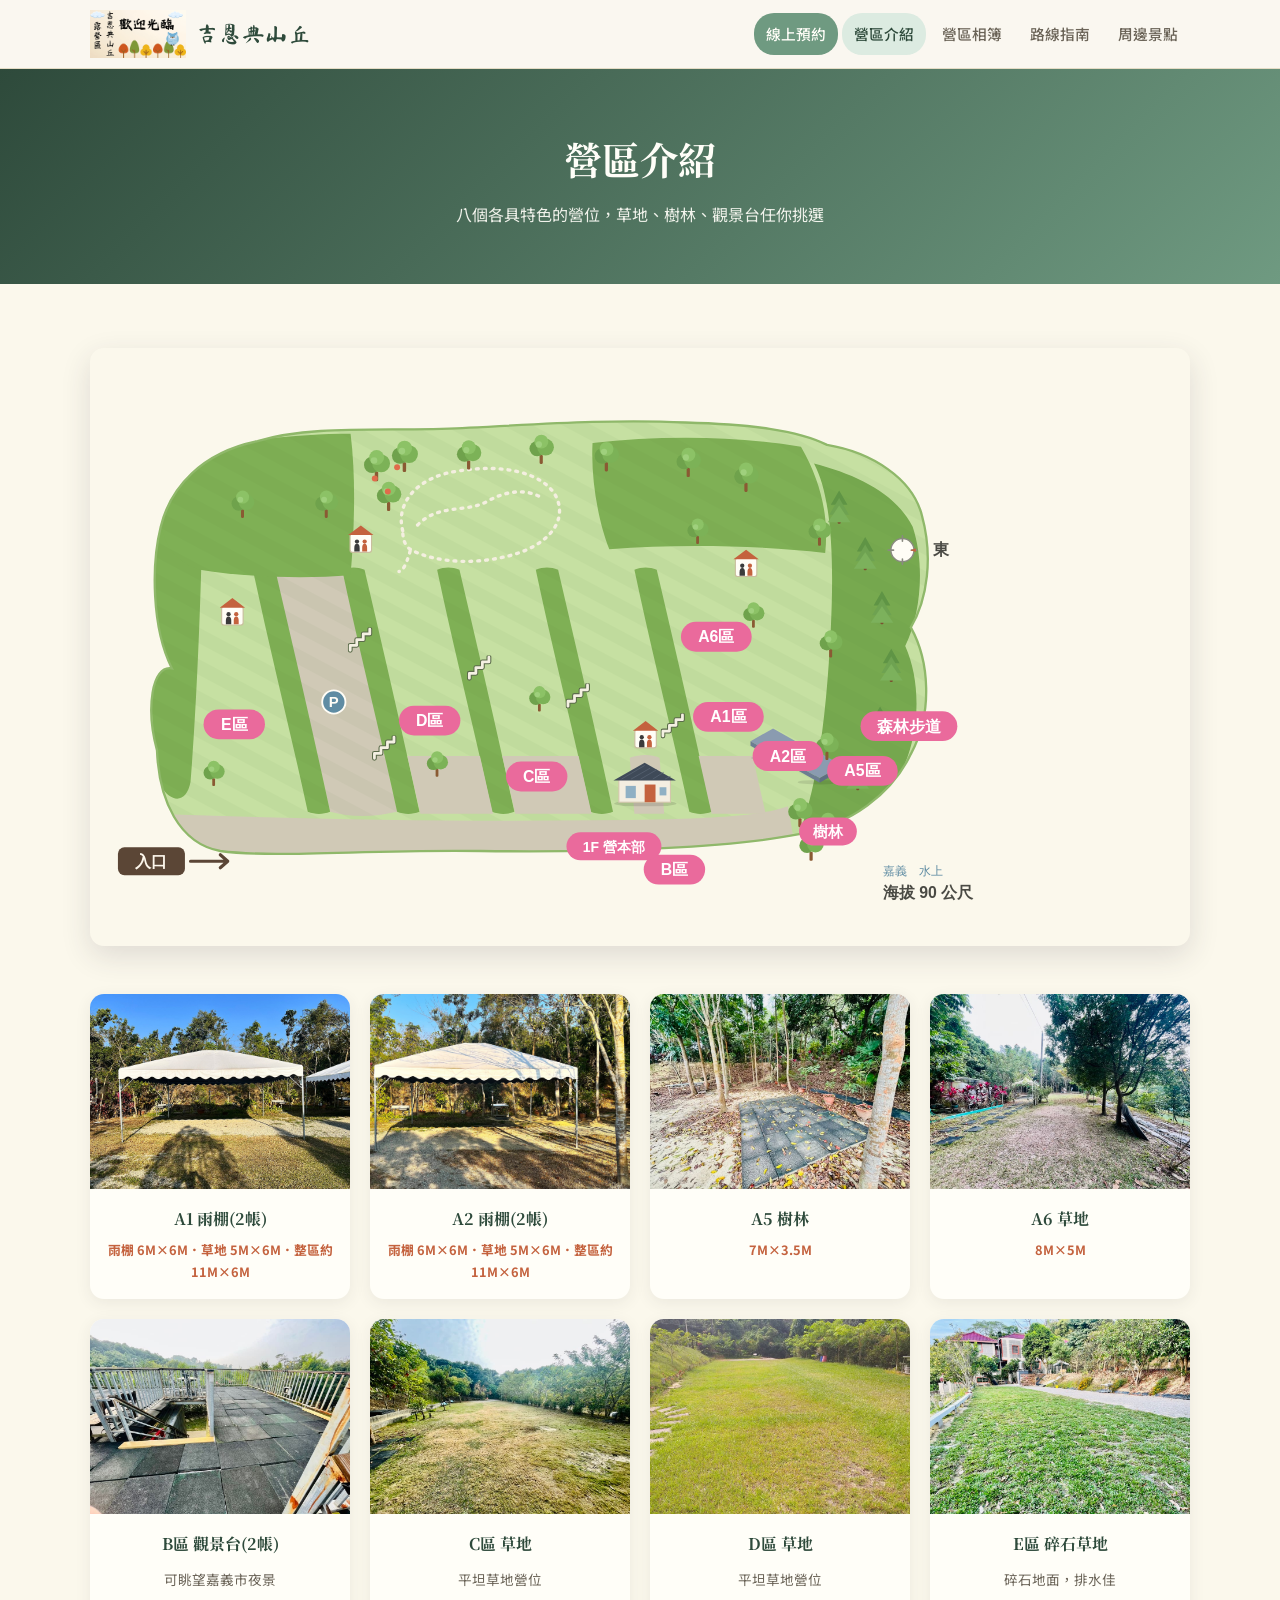
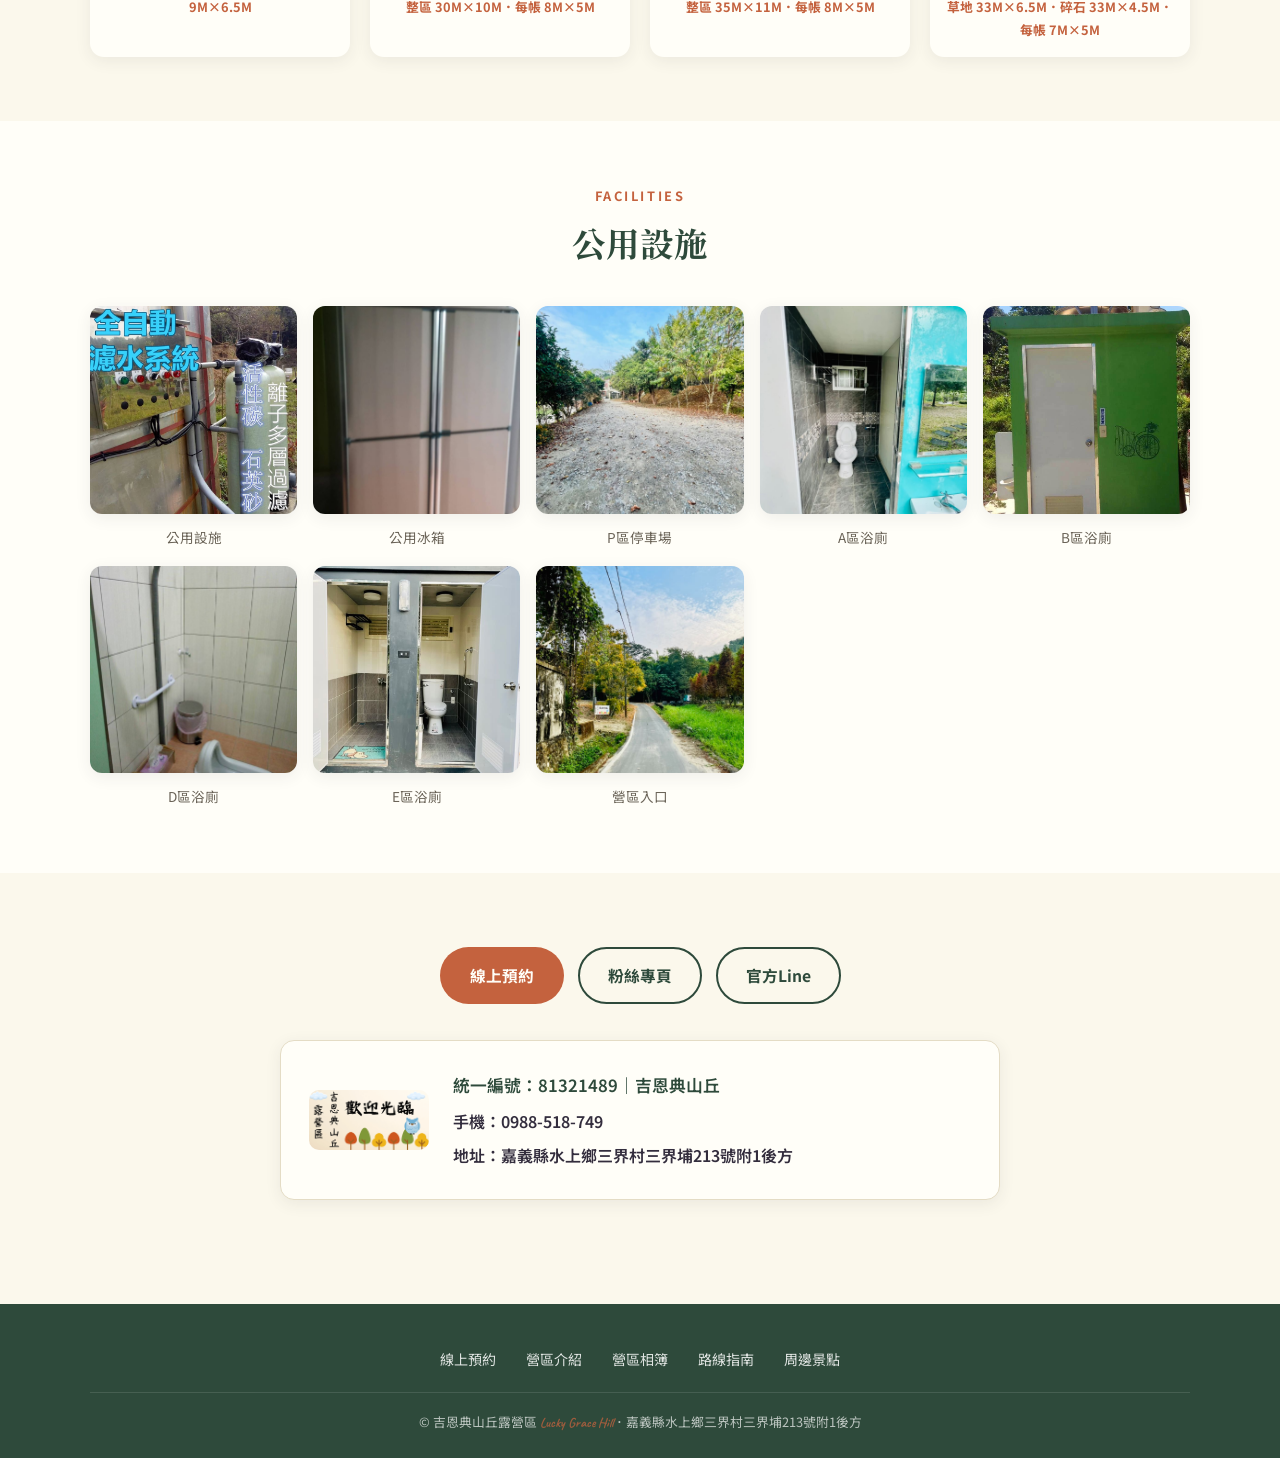
==== camp-intro.html @ cfc1e478 "初次上線：吉恩典山丘露營區官網 7 頁靜態網站：首頁、營區介紹、營區相簿、路線指南、周邊景點。 純 HTML/CSS/JS，無框架、無建置流程。  Co-Authored-By: Claude Son" ====
<!DOCTYPE html>
<html lang="zh-Hant">
<head>
<meta charset="UTF-8">
<meta name="viewport" content="width=device-width, initial-scale=1.0">
<title>營區介紹｜吉恩典山丘露營區</title>
<meta name="description" content="吉恩典山丘露營區配置圖與 A~E 區各營位介紹，雨棚區、樹林區、草地區、觀景台區任君選擇。">
<link rel="preconnect" href="https://fonts.googleapis.com">
<link rel="preconnect" href="https://fonts.gstatic.com" crossorigin>
<link href="https://fonts.googleapis.com/css2?family=Ma+Shan+Zheng&family=Noto+Serif+TC:wght@700;900&family=Noto+Sans+TC:wght@400;500;700&family=Caveat:wght@600;700&display=swap" rel="stylesheet">
<link rel="stylesheet" href="css/style.css">
</head>
<body>

<header class="site-header">
  <nav class="nav-bar">
    <a class="brand" href="index.html">
      <img src="assets/images/brand/logo.png" alt="吉恩典山丘露營區 Logo">
      <span class="brand-name">吉恩典山丘</span>
    </a>
    <button class="nav-toggle" aria-label="開啟選單"></button>
    <ul class="nav-links">
      <li><a class="nav-cta" href="https://m.icamping.app/store/jed746" target="_blank" rel="noopener">線上預約</a></li>
      <li><a href="camp-intro.html" class="active">營區介紹</a></li>
      <li><a href="gallery.html">營區相簿</a></li>
      <li><a href="directions.html">路線指南</a></li>
      <li><a href="nearby.html">周邊景點</a></li>
    </ul>
  </nav>
</header>

<div class="page-hero">
  <h1>營區介紹</h1>
  <p>八個各具特色的營位，草地、樹林、觀景台任你挑選</p>
</div>

<section>
  <div class="container">
    <img class="layout-map" src="assets/images/map/layout.svg" alt="吉恩典山丘營區配置圖">

    <div class="zone-grid">
      <div class="zone-card">
        <img src="assets/images/zones/a1.jpg" alt="A1雨棚(2帳)">
        <div class="zone-card-body"><h4>A1 雨棚(2帳)</h4><span class="zone-dim">雨棚 6M×6M．草地 5M×6M．整區約 11M×6M</span></div>
      </div>
      <div class="zone-card">
        <img src="assets/images/zones/a2.jpg" alt="A2雨棚(2帳)">
        <div class="zone-card-body"><h4>A2 雨棚(2帳)</h4><span class="zone-dim">雨棚 6M×6M．草地 5M×6M．整區約 11M×6M</span></div>
      </div>
      <div class="zone-card">
        <img src="assets/images/zones/a5.jpg" alt="A5樹林">
        <div class="zone-card-body"><h4>A5 樹林</h4><span class="zone-dim">7M×3.5M</span></div>
      </div>
      <div class="zone-card">
        <img src="assets/images/zones/a6.jpg" alt="A6草地">
        <div class="zone-card-body"><h4>A6 草地</h4><span class="zone-dim">8M×5M</span></div>
      </div>
      <div class="zone-card">
        <img src="assets/images/zones/b.jpg" alt="B區觀景台(2帳)">
        <div class="zone-card-body"><h4>B區 觀景台(2帳)</h4><span>可眺望嘉義市夜景</span><span class="zone-dim">9M×6.5M</span></div>
      </div>
      <div class="zone-card">
        <img src="assets/images/zones/c.jpg" alt="C區草地">
        <div class="zone-card-body"><h4>C區 草地</h4><span>平坦草地營位</span><span class="zone-dim">整區 30M×10M．每帳 8M×5M</span></div>
      </div>
      <div class="zone-card">
        <img src="assets/images/zones/d.jpg" alt="D區草地">
        <div class="zone-card-body"><h4>D區 草地</h4><span>平坦草地營位</span><span class="zone-dim">整區 35M×11M．每帳 8M×5M</span></div>
      </div>
      <div class="zone-card">
        <img src="assets/images/zones/e.jpg" alt="E區碎石草地">
        <div class="zone-card-body"><h4>E區 碎石草地</h4><span>碎石地面，排水佳</span><span class="zone-dim">草地 33M×6.5M．碎石 33M×4.5M．每帳 7M×5M</span></div>
      </div>
    </div>
  </div>
</section>

<section class="section-alt">
  <div class="container">
    <div class="section-title">
      <span class="eyebrow">Facilities</span>
      <h2>公用設施</h2>
    </div>
    <div class="facility-grid">
      <div class="facility-item"><img src="assets/images/facilities/facility-main.jpg" alt="公用設施"><span>公用設施</span></div>
      <div class="facility-item"><img src="assets/images/facilities/fridge.jpg" alt="公用冰箱"><span>公用冰箱</span></div>
      <div class="facility-item"><img src="assets/images/facilities/parking.jpg" alt="P區停車場"><span>P區停車場</span></div>
      <div class="facility-item"><img src="assets/images/facilities/toilet-a.jpg" alt="A區浴廁"><span>A區浴廁</span></div>
      <div class="facility-item"><img src="assets/images/facilities/toilet-b.jpg" alt="B區浴廁"><span>B區浴廁</span></div>
      <div class="facility-item"><img src="assets/images/facilities/toilet-d.jpg" alt="D區浴廁"><span>D區浴廁</span></div>
      <div class="facility-item"><img src="assets/images/facilities/toilet-e.jpg" alt="E區浴廁"><span>E區浴廁</span></div>
      <div class="facility-item"><img src="assets/images/facilities/road-entrance.jpg" alt="營區入口道路"><span>營區入口</span></div>
    </div>
  </div>
</section>

<section>
  <div class="container">
    <div class="cta-row">
      <a class="btn btn-primary" href="https://m.icamping.app/store/jed746" target="_blank" rel="noopener">線上預約</a>
      <a class="btn btn-outline" href="https://www.facebook.com/luckygracehillsjed394" target="_blank" rel="noopener">粉絲專頁</a>
      <a class="btn btn-outline" href="https://lin.ee/uSrEO91" target="_blank" rel="noopener">官方Line</a>
    </div>

    <div class="contact-block">
      <img src="assets/images/brand/logo.png" alt="吉恩典山丘 Logo">
      <div class="contact-lines">
        <p class="contact-code">統一編號：81321489｜吉恩典山丘</p>
        <p>手機：0988-518-749</p>
        <p>地址：嘉義縣水上鄉三界村三界埔213號附1後方</p>
      </div>
    </div>
  </div>
</section>

<footer class="site-footer">
  <div class="container">
    <ul class="footer-nav">
      <li><a href="https://m.icamping.app/store/jed746" target="_blank" rel="noopener">線上預約</a></li>
      <li><a href="camp-intro.html">營區介紹</a></li>
      <li><a href="gallery.html">營區相簿</a></li>
      <li><a href="directions.html">路線指南</a></li>
      <li><a href="nearby.html">周邊景點</a></li>
    </ul>
    <div class="footer-bottom">© 吉恩典山丘露營區 <span class="hand-tag">Lucky Grace Hill</span>．嘉義縣水上鄉三界村三界埔213號附1後方</div>
  </div>
</footer>

<script src="js/main.js"></script>
</body>
</html>
---- css/style.css ----
/* 吉恩典山丘露營區官網 — 共用樣式 */

:root {
  /* 吉恩典山丘 design system — 溫馨田園 palette */
  --green-dark: #2e4a3b;   /* primary-ink：標題／深底／導覽 active */
  --green: #6f9a81;        /* primary-deep：hover、漸層終點 */
  --green-light: #dcebe1;  /* 淡草坡綠：hover 底色、卡片漸層起點 */
  --tan: #a7c9d9;          /* dusk sky：裝飾邊線、卡片漸層終點 */
  --tan-dark: #c4623e;     /* terracotta：主按鈕、強調文字 */
  --cream: #fbf8ec;        /* 版面底色 */
  --wood: #9c6b3e;         /* 木棧棕：次要強調 */
  --ink: #332d3d;          /* 暮色墨：內文與標題文字 */
  --ink-soft: #6b6458;
  --white: #fffef8;        /* 卡片／按鈕上的暖白 */
  --border: #e4dcc5;
  --shadow: 0 4px 16px rgba(51, 45, 61, 0.08);
  --shadow-lg: 0 10px 30px rgba(51, 45, 61, 0.14);
  --radius: 14px;
  --max-width: 1140px;
}

* { box-sizing: border-box; }

html { scroll-behavior: smooth; }

body {
  margin: 0;
  font-family: "Noto Sans TC", "PingFang TC", "Microsoft JhengHei", -apple-system, BlinkMacSystemFont, sans-serif;
  background: var(--cream);
  color: var(--ink);
  line-height: 1.75;
  -webkit-font-smoothing: antialiased;
}

h1, h2, h3, h4 {
  font-family: "Noto Serif TC", "Noto Sans TC", "PingFang TC", serif;
}

.brush {
  font-family: "Ma Shan Zheng", "Noto Serif TC", serif;
  font-weight: 400;
}

.hand-tag {
  font-family: "Caveat", "Noto Sans TC", cursive;
  font-weight: 700;
  color: var(--tan-dark);
  font-size: 1.05em;
}

img { max-width: 100%; display: block; }

a { color: inherit; text-decoration: none; }

.container {
  max-width: var(--max-width);
  margin: 0 auto;
  padding: 0 20px;
}

/* ---------- Header / Nav ---------- */

.site-header {
  position: sticky;
  top: 0;
  z-index: 100;
  background: rgba(250, 247, 240, 0.96);
  backdrop-filter: blur(6px);
  border-bottom: 1px solid var(--border);
}

.nav-bar {
  max-width: var(--max-width);
  margin: 0 auto;
  padding: 10px 20px;
  display: flex;
  align-items: center;
  justify-content: space-between;
  gap: 16px;
}

.brand {
  display: flex;
  align-items: center;
  gap: 10px;
  flex-shrink: 0;
}

.brand img {
  height: 48px;
  width: auto;
}

.brand-name {
  font-family: "Ma Shan Zheng", "Noto Serif TC", serif;
  font-weight: 400;
  font-size: 1.4rem;
  color: var(--green-dark);
  letter-spacing: 0.05em;
}

.nav-toggle {
  display: none;
  background: none;
  border: none;
  cursor: pointer;
  padding: 8px;
}

.nav-toggle span,
.nav-toggle::before,
.nav-toggle::after {
  content: "";
  display: block;
  width: 26px;
  height: 2px;
  background: var(--green-dark);
  margin: 6px 0;
  transition: 0.2s;
}

.nav-links {
  display: flex;
  flex-wrap: wrap;
  gap: 4px;
  list-style: none;
  margin: 0;
  padding: 0;
}

.nav-links a {
  display: block;
  padding: 8px 12px;
  border-radius: 20px;
  font-size: 0.92rem;
  font-weight: 500;
  color: var(--ink-soft);
  white-space: nowrap;
  transition: background 0.15s, color 0.15s;
}

.nav-links a:hover,
.nav-links a.active {
  background: var(--green-light);
  color: var(--green-dark);
}

.nav-links a.nav-cta {
  background: var(--green);
  color: var(--white);
}

.nav-links a.nav-cta:hover {
  background: var(--green-dark);
  color: var(--white);
}

@media (max-width: 880px) {
  .nav-toggle { display: block; }

  .nav-links {
    position: absolute;
    top: 100%;
    left: 0;
    right: 0;
    background: var(--white);
    flex-direction: column;
    gap: 0;
    padding: 8px 20px 16px;
    border-bottom: 1px solid var(--border);
    box-shadow: var(--shadow);
    display: none;
  }

  .nav-links.open { display: flex; }

  .nav-links a { padding: 12px 10px; border-radius: 8px; }
}

/* ---------- Hero ---------- */

.hero {
  position: relative;
  height: min(78vh, 620px);
  min-height: 360px;
  overflow: hidden;
  background: var(--ink);
}

.hero-slide {
  position: absolute;
  inset: 0;
  opacity: 0;
  transition: opacity 1.1s ease;
}

.hero-slide.active { opacity: 1; }

.hero-slide img {
  width: 100%;
  height: 100%;
  object-fit: cover;
}

.hero-overlay {
  position: absolute;
  inset: 0;
  background: linear-gradient(180deg, rgba(51,45,61,0.18) 0%, rgba(41,36,49,0.52) 100%);
  display: flex;
  flex-direction: column;
  align-items: center;
  justify-content: center;
  text-align: center;
  color: var(--white);
  padding: 20px;
}

.hero-overlay .eyebrow {
  font-family: "Caveat", "Noto Sans TC", cursive;
  font-weight: 700;
  font-size: 1.7rem;
  letter-spacing: 0.03em;
  text-transform: none;
  opacity: 0.95;
  margin-bottom: 4px;
}

.hero-overlay h1 {
  font-family: "Ma Shan Zheng", "Noto Serif TC", serif;
  font-weight: 400;
  font-size: clamp(2.6rem, 6.5vw, 4.4rem);
  margin: 0 0 14px;
  text-shadow: 0 2px 16px rgba(0,0,0,0.35);
}

.hero-overlay p {
  max-width: 560px;
  margin: 0 auto 26px;
  font-size: 1.05rem;
  opacity: 0.95;
}

.hero-dots {
  position: absolute;
  bottom: 20px;
  left: 0;
  right: 0;
  display: flex;
  justify-content: center;
  gap: 8px;
  z-index: 2;
}

.hero-dots button {
  width: 9px;
  height: 9px;
  border-radius: 50%;
  border: none;
  background: rgba(255,255,255,0.5);
  cursor: pointer;
  padding: 0;
}

.hero-dots button.active { background: var(--white); }

/* ---------- Buttons ---------- */

.btn {
  display: inline-block;
  padding: 13px 28px;
  border-radius: 999px;
  font-weight: 700;
  font-size: 0.98rem;
  border: 2px solid transparent;
  cursor: pointer;
  transition: transform 0.15s, box-shadow 0.15s;
}

.btn:hover { transform: translateY(-2px); box-shadow: var(--shadow); }

.btn-primary { background: var(--tan-dark); color: var(--white); }
.btn-outline { background: transparent; color: var(--green-dark); border-color: var(--green-dark); }
.btn-ghost { background: var(--white); color: var(--ink); border-color: var(--border); }

.cta-row {
  display: flex;
  flex-wrap: wrap;
  justify-content: center;
  gap: 14px;
  margin: 10px 0;
}

/* ---------- Sections ---------- */

section { padding: 64px 0; }

.section-alt { background: var(--white); }

.section-title {
  text-align: center;
  margin-bottom: 8px;
}

.section-title .eyebrow {
  display: block;
  text-align: center;
  color: var(--tan-dark);
  font-weight: 700;
  letter-spacing: 0.2em;
  text-transform: uppercase;
  font-size: 0.8rem;
  margin-bottom: 6px;
}

.section-title h2 {
  text-align: center;
  font-size: clamp(1.5rem, 3vw, 2.1rem);
  color: var(--green-dark);
  margin: 0 0 34px;
}

.page-hero {
  background: linear-gradient(135deg, var(--green-dark), var(--green));
  color: var(--white);
  text-align: center;
  padding: 56px 20px;
}

.page-hero h1 { margin: 0 0 8px; font-size: clamp(1.7rem, 4vw, 2.4rem); }
.page-hero p { margin: 0; opacity: 0.92; }

/* History / About */

.history-text p { margin: 0 0 16px; color: var(--ink-soft); }

.history-block {
  max-width: 780px;
  margin: 0 auto 40px;
}

.trio-grid {
  display: grid;
  grid-template-columns: repeat(3, 1fr);
  gap: 18px;
  margin: 0 auto 48px;
}

.trio-grid img {
  border-radius: var(--radius);
  aspect-ratio: 4/3;
  object-fit: cover;
  box-shadow: var(--shadow);
}

@media (max-width: 720px) {
  .trio-grid { grid-template-columns: 1fr 1fr; }
}

.about-split {
  display: grid;
  grid-template-columns: 1fr 1fr;
  gap: 40px;
  align-items: center;
}

.about-split img {
  border-radius: var(--radius);
  box-shadow: var(--shadow-lg);
  aspect-ratio: 4/3;
  object-fit: cover;
}

.about-split h3 {
  color: var(--green-dark);
  font-size: 1.4rem;
  margin-top: 0;
}

.about-split p { color: var(--ink-soft); }

@media (max-width: 760px) {
  .about-split { grid-template-columns: 1fr; }
}

/* ---------- Contact block ---------- */

.contact-block {
  display: flex;
  flex-wrap: wrap;
  align-items: center;
  gap: 24px;
  background: var(--white);
  border: 1px solid var(--border);
  border-radius: var(--radius);
  padding: 24px 28px;
  max-width: 720px;
  margin: 36px auto 0;
  box-shadow: var(--shadow);
}

.contact-block img { width: 120px; border-radius: 10px; flex-shrink: 0; }

.contact-lines p {
  margin: 6px 0;
  font-weight: 600;
}

.contact-lines .contact-code {
  color: var(--green-dark);
  font-size: 1.05rem;
}

.map-embed {
  border-radius: var(--radius);
  overflow: hidden;
  box-shadow: var(--shadow);
  margin-top: 40px;
}

.map-embed iframe {
  width: 100%;
  height: 380px;
  border: 0;
  display: block;
}

/* ---------- Zone cards (營區介紹) ---------- */

.zone-grid {
  display: grid;
  grid-template-columns: repeat(4, 1fr);
  gap: 20px;
}

@media (max-width: 900px) { .zone-grid { grid-template-columns: repeat(2, 1fr); } }
@media (max-width: 520px) { .zone-grid { grid-template-columns: 1fr; } }

.zone-card {
  background: var(--white);
  border-radius: var(--radius);
  overflow: hidden;
  box-shadow: var(--shadow);
  transition: transform 0.15s;
}

.zone-card:hover { transform: translateY(-4px); }

.zone-card img {
  width: 100%;
  aspect-ratio: 4/3;
  object-fit: cover;
}

.zone-card-body { padding: 16px; text-align: center; }

.zone-card-body h4 {
  margin: 0 0 6px;
  color: var(--green-dark);
}

.zone-card-body span {
  display: inline-block;
  font-size: 0.85rem;
  color: var(--ink-soft);
}

.zone-card-body .zone-dim {
  display: block;
  margin-top: 4px;
  font-size: 0.8rem;
  font-weight: 700;
  color: var(--tan-dark);
}

.layout-map {
  border-radius: var(--radius);
  box-shadow: var(--shadow-lg);
  margin-bottom: 48px;
}

/* ---------- Gallery ---------- */

.gallery-group h3 {
  color: var(--green-dark);
  border-left: 5px solid var(--tan);
  padding-left: 12px;
  margin: 44px 0 20px;
}

.gallery-group:first-of-type h3 { margin-top: 0; }

.gallery-grid {
  display: grid;
  grid-template-columns: repeat(4, 1fr);
  gap: 14px;
}

@media (max-width: 900px) { .gallery-grid { grid-template-columns: repeat(3, 1fr); } }
@media (max-width: 600px) { .gallery-grid { grid-template-columns: repeat(2, 1fr); } }

.gallery-grid a {
  display: block;
  border-radius: 10px;
  overflow: hidden;
  box-shadow: var(--shadow);
}

.gallery-grid img {
  aspect-ratio: 1/1;
  object-fit: cover;
  transition: transform 0.25s;
}

.gallery-grid a:hover img { transform: scale(1.06); }

/* ---------- Directions ---------- */

.route-intro {
  display: grid;
  grid-template-columns: 320px 1fr;
  gap: 30px;
  align-items: center;
  background: var(--white);
  border-radius: var(--radius);
  padding: 24px;
  box-shadow: var(--shadow);
  margin-bottom: 50px;
}

.route-intro img { border-radius: 10px; }

.route-intro ol { padding-left: 20px; color: var(--ink-soft); margin: 0 0 10px; }
.route-intro ol li { margin-bottom: 6px; }

@media (max-width: 760px) { .route-intro { grid-template-columns: 1fr; } }

.route-block { margin-bottom: 56px; }

.route-block h3 {
  color: var(--green-dark);
  font-size: 1.25rem;
  border-bottom: 2px solid var(--tan);
  padding-bottom: 10px;
  margin-bottom: 24px;
}

.route-steps {
  display: flex;
  flex-wrap: wrap;
  align-items: center;
  gap: 10px;
}

.route-steps figure {
  margin: 0;
  width: 220px;
  text-align: center;
}

.route-steps img {
  border-radius: 10px;
  box-shadow: var(--shadow);
  aspect-ratio: 4/3;
  object-fit: cover;
  width: 100%;
}

.route-shot {
  display: block;
  width: 100%;
  padding: 0;
  border: none;
  background: none;
  cursor: pointer;
  font: inherit;
}

.route-shot img { transition: transform 0.18s, box-shadow 0.18s; }

.route-shot:hover img,
.route-shot:focus-visible img {
  transform: scale(1.04);
  box-shadow: var(--shadow-lg);
}

/* ---------- Lightbox ---------- */

.lightbox {
  position: fixed;
  inset: 0;
  z-index: 300;
  background: rgba(51, 45, 61, 0.92);
  display: flex;
  align-items: center;
  justify-content: center;
  padding: 40px;
}

.lightbox[hidden] { display: none; }

.lightbox-img {
  max-width: min(90vw, 900px);
  max-height: 85vh;
  border-radius: 12px;
  box-shadow: 0 20px 60px rgba(0, 0, 0, 0.5);
  cursor: pointer;
}

.lightbox-close,
.lightbox-nav {
  background: rgba(255, 255, 255, 0.15);
  border: none;
  color: #fff;
  cursor: pointer;
}

.lightbox-close {
  position: absolute;
  top: 20px;
  right: 24px;
  width: 44px;
  height: 44px;
  border-radius: 50%;
  font-size: 1.3rem;
}

.lightbox-nav {
  position: absolute;
  top: 50%;
  transform: translateY(-50%);
  width: 52px;
  height: 52px;
  border-radius: 50%;
  font-size: 2rem;
  line-height: 1;
  display: flex;
  align-items: center;
  justify-content: center;
}

.lightbox-nav.prev { left: 16px; }
.lightbox-nav.next { right: 16px; }

.lightbox-close:hover,
.lightbox-nav:hover { background: rgba(255, 255, 255, 0.3); }

@media (max-width: 600px) {
  .lightbox { padding: 16px; }
  .lightbox-nav { width: 42px; height: 42px; font-size: 1.6rem; }
}

.route-arrow {
  color: var(--tan-dark);
  font-size: 1.6rem;
  flex-shrink: 0;
}

@media (max-width: 640px) {
  .route-steps { flex-direction: column; }
  .route-arrow { transform: rotate(90deg); }
  .route-steps figure { width: 100%; max-width: 280px; }
}

/* ---------- Nearby attractions ---------- */

.nearby-group {
  margin-bottom: 50px;
  border-radius: var(--radius);
  padding: 28px;
}

.nearby-group.zone-mountain { background: #eaf3ea; }
.nearby-group.zone-sea { background: #e9edf7; }
.nearby-group.zone-city { background: #fbf6e2; }

.nearby-group h3 {
  margin: 0 0 20px;
  color: var(--green-dark);
}

.nearby-grid {
  display: grid;
  grid-template-columns: repeat(5, 1fr);
  gap: 16px;
}

@media (max-width: 980px) { .nearby-grid { grid-template-columns: repeat(3, 1fr); } }
@media (max-width: 620px) { .nearby-grid { grid-template-columns: repeat(2, 1fr); } }

.nearby-card {
  background: var(--white);
  border-radius: 12px;
  overflow: hidden;
  box-shadow: var(--shadow);
  display: block;
}

.nearby-card .thumb {
  aspect-ratio: 1/1;
  display: flex;
  align-items: center;
  justify-content: center;
  background: linear-gradient(135deg, var(--green-light), var(--tan));
  position: relative;
  overflow: hidden;
}

.nearby-card .thumb img {
  width: 100%;
  height: 100%;
  object-fit: cover;
  transition: transform 0.25s;
}

.nearby-card:hover .thumb img { transform: scale(1.06); }

.nearby-card .thumb svg { width: 34%; height: 34%; }

.nearby-card .thumb::after {
  content: "在 Google 地圖上查看 ↗";
  position: absolute;
  inset: auto 0 0 0;
  background: rgba(43,43,38,0.72);
  color: var(--white);
  font-size: 0.7rem;
  padding: 6px 4px;
  text-align: center;
  opacity: 0;
  transition: opacity 0.15s;
}

.nearby-card:hover .thumb::after { opacity: 1; }

.nearby-card-body { padding: 12px 14px 16px; text-align: center; }

.nearby-card-body h4 {
  margin: 0 0 6px;
  font-size: 0.98rem;
  color: var(--ink);
}

.nearby-card-body p {
  margin: 0;
  font-size: 0.82rem;
  color: var(--ink-soft);
  line-height: 1.5;
}

.photo-credit {
  text-align: center;
  font-size: 0.8rem;
  color: var(--ink-soft);
  margin-top: 30px;
}

/* ---------- Placeholder page (營區守則 / Q&A) ---------- */

.placeholder-box {
  max-width: 640px;
  margin: 0 auto;
  text-align: center;
  background: var(--white);
  border: 1px dashed var(--tan-dark);
  border-radius: var(--radius);
  padding: 60px 30px;
}

.placeholder-box .icon { font-size: 2.6rem; margin-bottom: 14px; }
.placeholder-box h2 { color: var(--green-dark); margin: 0 0 12px; }
.placeholder-box p { color: var(--ink-soft); margin: 0; }

/* ---------- Facilities grid ---------- */

.facility-grid {
  display: grid;
  grid-template-columns: repeat(5, 1fr);
  gap: 16px;
}

@media (max-width: 900px) { .facility-grid { grid-template-columns: repeat(3, 1fr); } }
@media (max-width: 600px) { .facility-grid { grid-template-columns: repeat(2, 1fr); } }

.facility-item { text-align: center; }

.facility-item img {
  border-radius: 12px;
  aspect-ratio: 1/1;
  object-fit: cover;
  box-shadow: var(--shadow);
  margin-bottom: 8px;
}

.facility-item span { font-size: 0.85rem; color: var(--ink-soft); }

/* ---------- Footer ---------- */

.site-footer {
  background: var(--green-dark);
  color: rgba(255,255,255,0.9);
  padding: 40px 0 24px;
  margin-top: 40px;
}

.footer-nav {
  display: flex;
  flex-wrap: wrap;
  justify-content: center;
  gap: 6px;
  list-style: none;
  padding: 0;
  margin: 0 0 20px;
}

.footer-nav a {
  padding: 6px 12px;
  font-size: 0.88rem;
  border-radius: 20px;
  color: rgba(255,255,255,0.85);
}

.footer-nav a:hover { background: rgba(255,255,255,0.12); }

.footer-bottom {
  text-align: center;
  font-size: 0.8rem;
  opacity: 0.75;
  padding-top: 18px;
  border-top: 1px solid rgba(255,255,255,0.15);
}
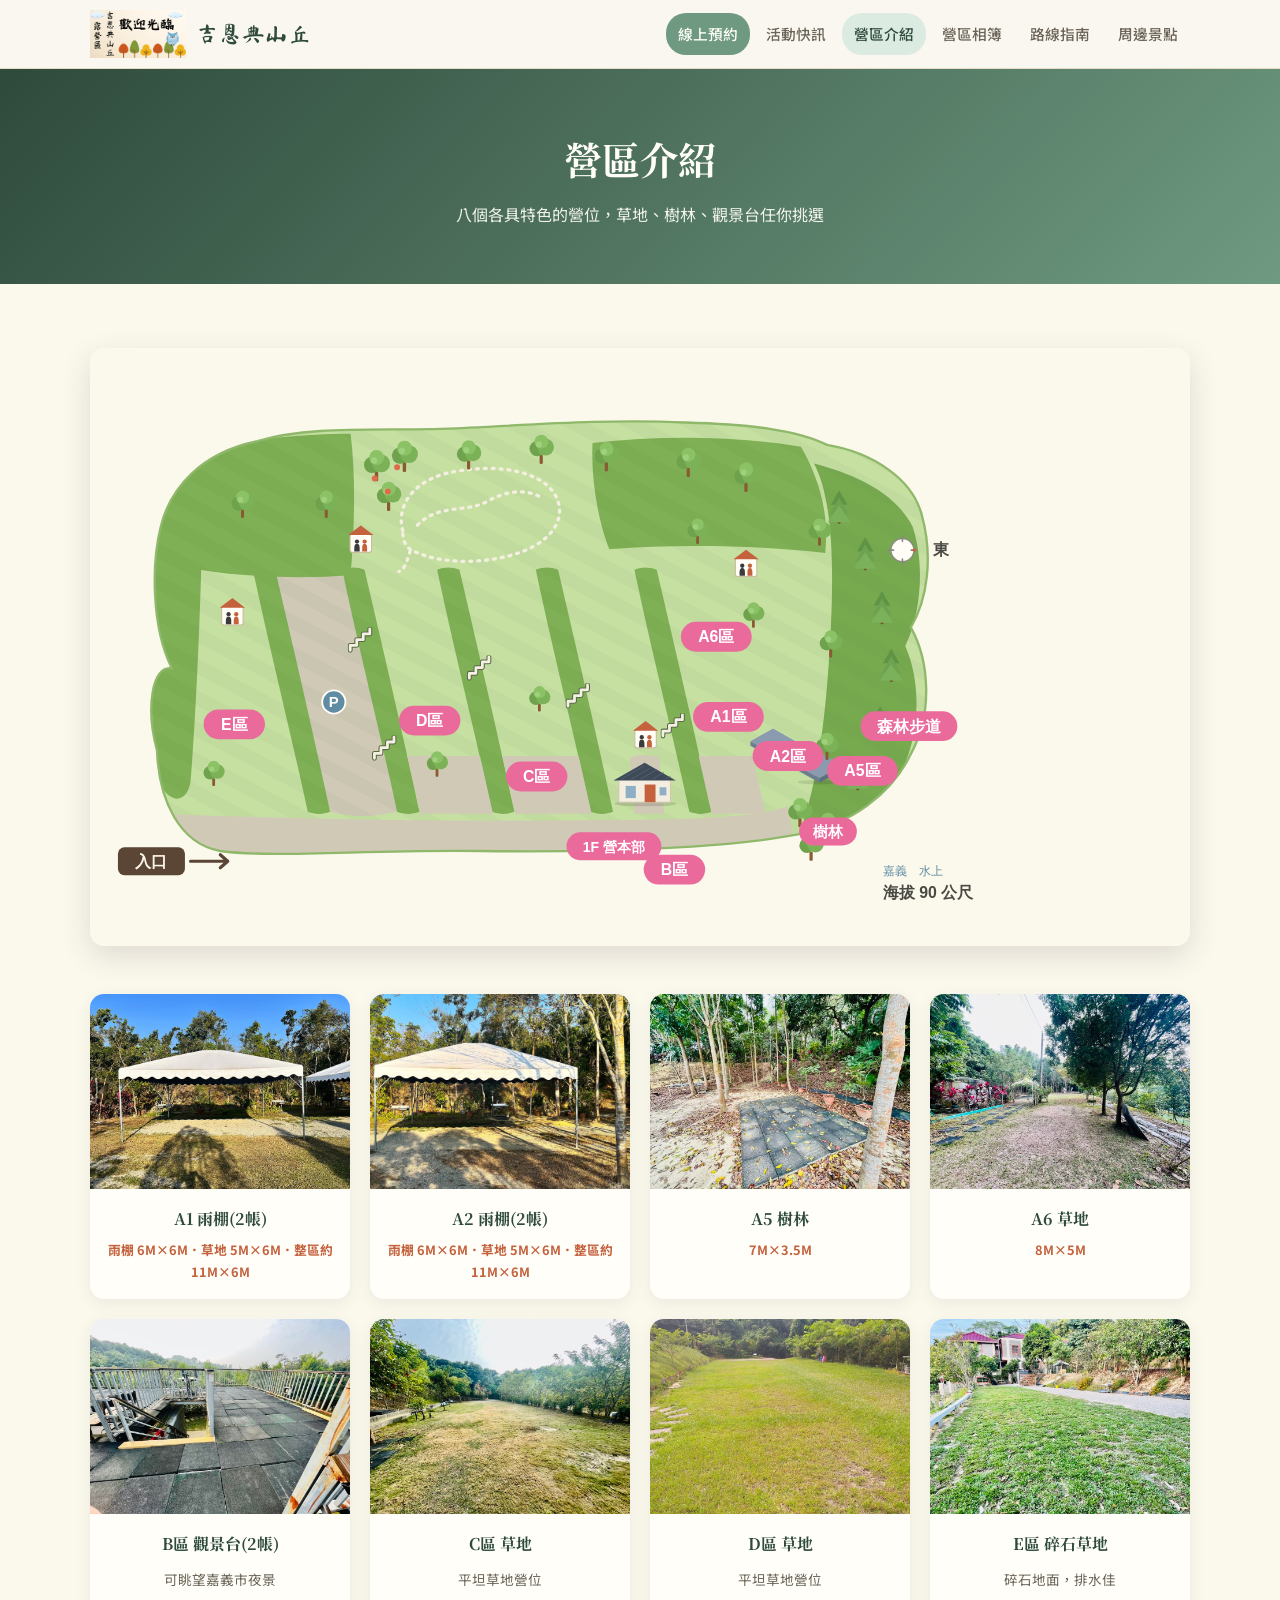
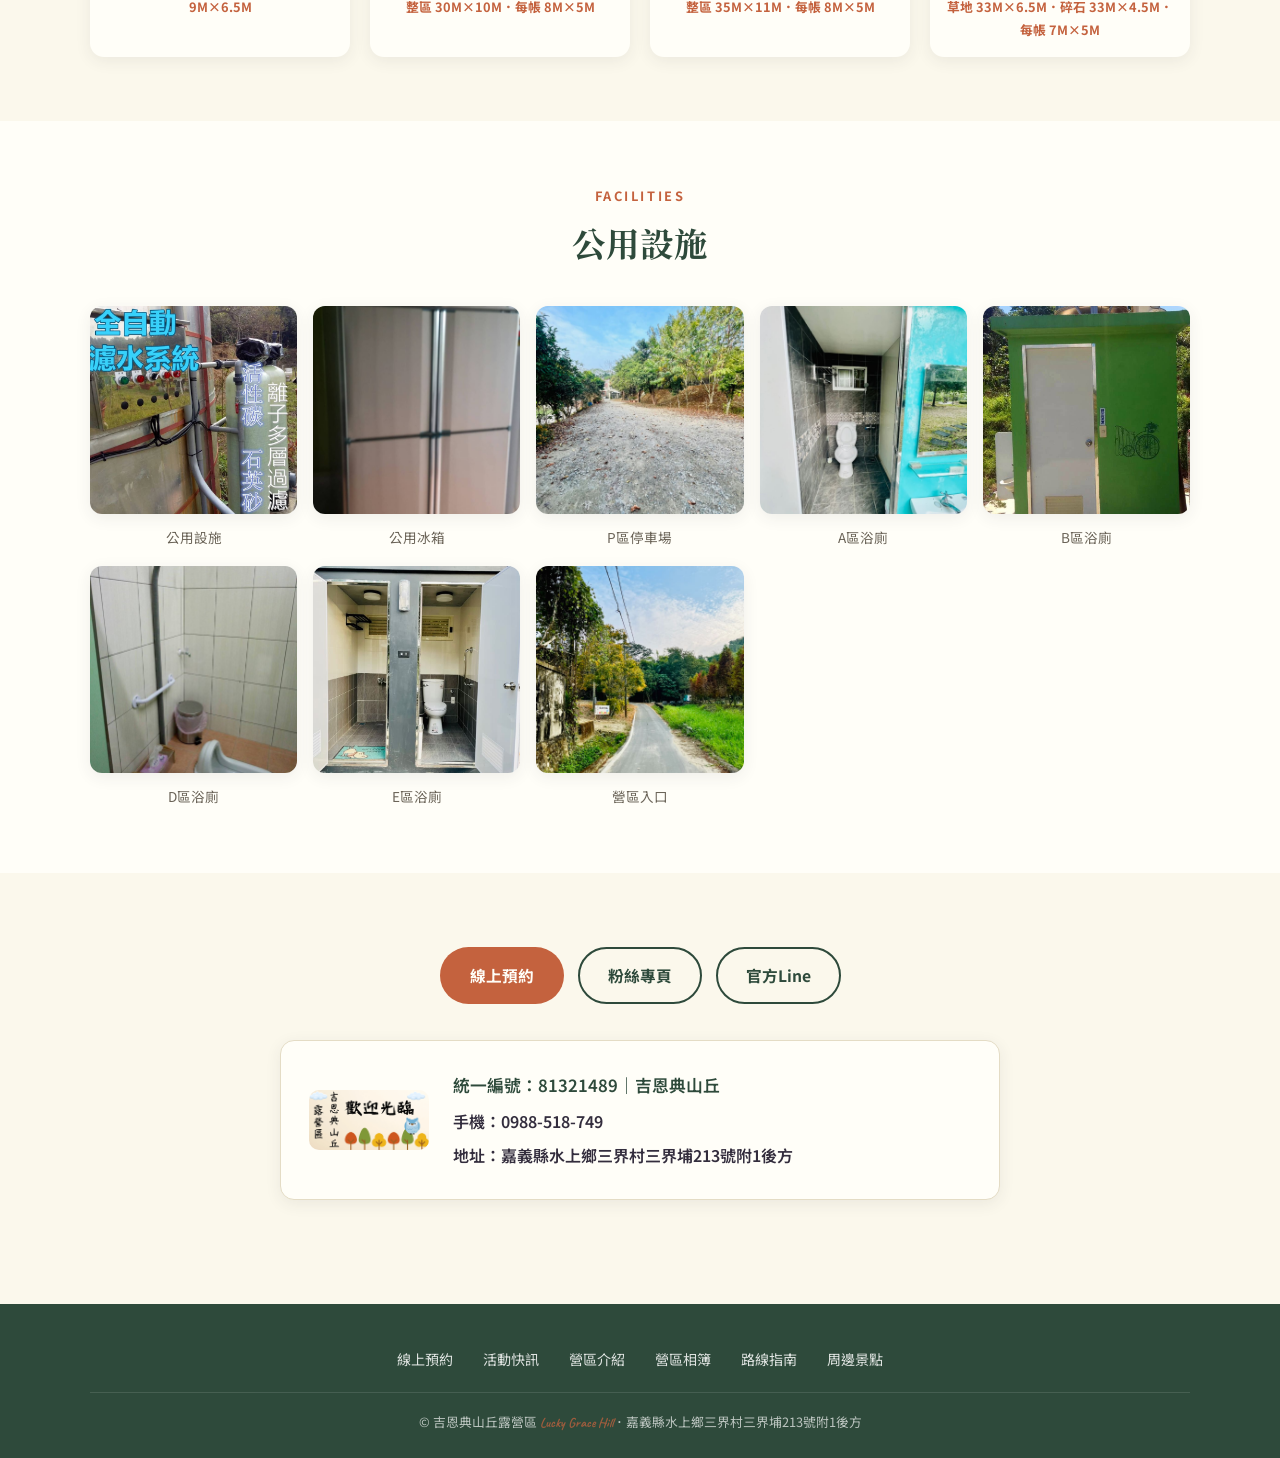
==== commit a1c53284: "feat: 新增「活動快訊」分頁，放在導覽列線上預約右邊 營區之後會固定發布季節活動與公告，需要一個網站上的常設位置， 不必每次都只靠 FB 貼文。  - 新增 events.html：垂直卡片列表版" ====
--- a/camp-intro.html
+++ b/camp-intro.html
@@ -5,6 +5,18 @@
 <meta name="viewport" content="width=device-width, initial-scale=1.0">
 <title>營區介紹｜吉恩典山丘露營區</title>
 <meta name="description" content="吉恩典山丘露營區配置圖與 A~E 區各營位介紹，雨棚區、樹林區、草地區、觀景台區任君選擇。">
+<link rel="canonical" href="https://pantheon24.github.io/jienian-campsite-website/camp-intro.html">
+<meta property="og:type" content="website">
+<meta property="og:site_name" content="吉恩典山丘露營區">
+<meta property="og:locale" content="zh_TW">
+<meta property="og:title" content="營區介紹｜吉恩典山丘露營區">
+<meta property="og:description" content="吉恩典山丘露營區配置圖與 A~E 區各營位介紹，雨棚區、樹林區、草地區、觀景台區任君選擇。">
+<meta property="og:url" content="https://pantheon24.github.io/jienian-campsite-website/camp-intro.html">
+<meta property="og:image" content="https://pantheon24.github.io/jienian-campsite-website/assets/images/hero/hero-2.jpg">
+<meta name="twitter:card" content="summary_large_image">
+<meta name="twitter:title" content="營區介紹｜吉恩典山丘露營區">
+<meta name="twitter:description" content="吉恩典山丘露營區配置圖與 A~E 區各營位介紹，雨棚區、樹林區、草地區、觀景台區任君選擇。">
+<meta name="twitter:image" content="https://pantheon24.github.io/jienian-campsite-website/assets/images/hero/hero-2.jpg">
 <link rel="preconnect" href="https://fonts.googleapis.com">
 <link rel="preconnect" href="https://fonts.gstatic.com" crossorigin>
 <link href="https://fonts.googleapis.com/css2?family=Ma+Shan+Zheng&family=Noto+Serif+TC:wght@700;900&family=Noto+Sans+TC:wght@400;500;700&family=Caveat:wght@600;700&display=swap" rel="stylesheet">
@@ -21,6 +33,7 @@
     <button class="nav-toggle" aria-label="開啟選單"></button>
     <ul class="nav-links">
       <li><a class="nav-cta" href="https://m.icamping.app/store/jed746" target="_blank" rel="noopener">線上預約</a></li>
+      <li><a href="events.html">活動快訊</a></li>
       <li><a href="camp-intro.html" class="active">營區介紹</a></li>
       <li><a href="gallery.html">營區相簿</a></li>
       <li><a href="directions.html">路線指南</a></li>
@@ -117,6 +130,7 @@
   <div class="container">
     <ul class="footer-nav">
       <li><a href="https://m.icamping.app/store/jed746" target="_blank" rel="noopener">線上預約</a></li>
+      <li><a href="events.html">活動快訊</a></li>
       <li><a href="camp-intro.html">營區介紹</a></li>
       <li><a href="gallery.html">營區相簿</a></li>
       <li><a href="directions.html">路線指南</a></li>
--- a/css/style.css
+++ b/css/style.css
@@ -827,3 +827,139 @@
   padding-top: 18px;
   border-top: 1px solid rgba(255,255,255,0.15);
 }
+
+/* ---------- 活動快訊 Events ---------- */
+
+.event-list {
+  max-width: 880px;
+  margin: 0 auto;
+  display: flex;
+  flex-direction: column;
+  gap: 22px;
+}
+
+.event-card {
+  display: grid;
+  grid-template-columns: 280px 1fr;
+  background: var(--white);
+  border: 1px solid var(--border);
+  border-radius: var(--radius);
+  box-shadow: var(--shadow);
+  overflow: hidden;
+  transition: transform 0.15s, box-shadow 0.15s;
+}
+
+.event-card:hover {
+  transform: translateY(-3px);
+  box-shadow: var(--shadow-lg);
+}
+
+.event-card.no-media { grid-template-columns: 1fr; }
+
+.event-media { background: var(--green-light); }
+
+.event-media img {
+  width: 100%;
+  height: 100%;
+  min-height: 190px;
+  object-fit: cover;
+}
+
+.event-body { padding: 22px 24px; }
+
+.event-meta {
+  display: flex;
+  flex-wrap: wrap;
+  align-items: center;
+  gap: 10px;
+  margin-bottom: 6px;
+}
+
+.event-date {
+  font-weight: 700;
+  font-size: 0.95rem;
+  letter-spacing: 0.04em;
+  color: var(--tan-dark);
+}
+
+.event-tag {
+  padding: 2px 12px;
+  border-radius: 999px;
+  font-size: 0.78rem;
+  font-weight: 700;
+  background: var(--green-light);
+  color: var(--green-dark);
+}
+
+.event-tag.is-feature {
+  background: var(--tan-dark);
+  color: var(--white);
+}
+
+.event-body h3 {
+  margin: 0 0 8px;
+  font-size: 1.25rem;
+  color: var(--green-dark);
+}
+
+.event-body p {
+  margin: 0 0 16px;
+  color: var(--ink-soft);
+}
+
+.event-actions {
+  display: flex;
+  flex-wrap: wrap;
+  gap: 10px;
+}
+
+.event-actions .btn {
+  padding: 10px 22px;
+  font-size: 0.92rem;
+}
+
+.events-past .event-card {
+  opacity: 0.62;
+  box-shadow: none;
+}
+
+.events-past .event-card:hover {
+  opacity: 0.85;
+  transform: none;
+  box-shadow: var(--shadow);
+}
+
+.events-past .event-date { color: var(--ink-soft); }
+
+.event-empty {
+  max-width: 640px;
+  margin: 0 auto;
+  padding: 48px 28px;
+  text-align: center;
+  background: var(--white);
+  border: 1px dashed var(--border);
+  border-radius: var(--radius);
+}
+
+.event-empty h3 {
+  margin: 0 0 10px;
+  color: var(--green-dark);
+}
+
+.event-empty p {
+  margin: 0 0 20px;
+  color: var(--ink-soft);
+}
+
+.events-outro {
+  max-width: 620px;
+  margin: -14px auto 0;
+  text-align: center;
+  color: var(--ink-soft);
+}
+
+@media (max-width: 720px) {
+  .event-card { grid-template-columns: 1fr; }
+  .event-media img { min-height: 200px; max-height: 260px; }
+  .event-body { padding: 20px; }
+}
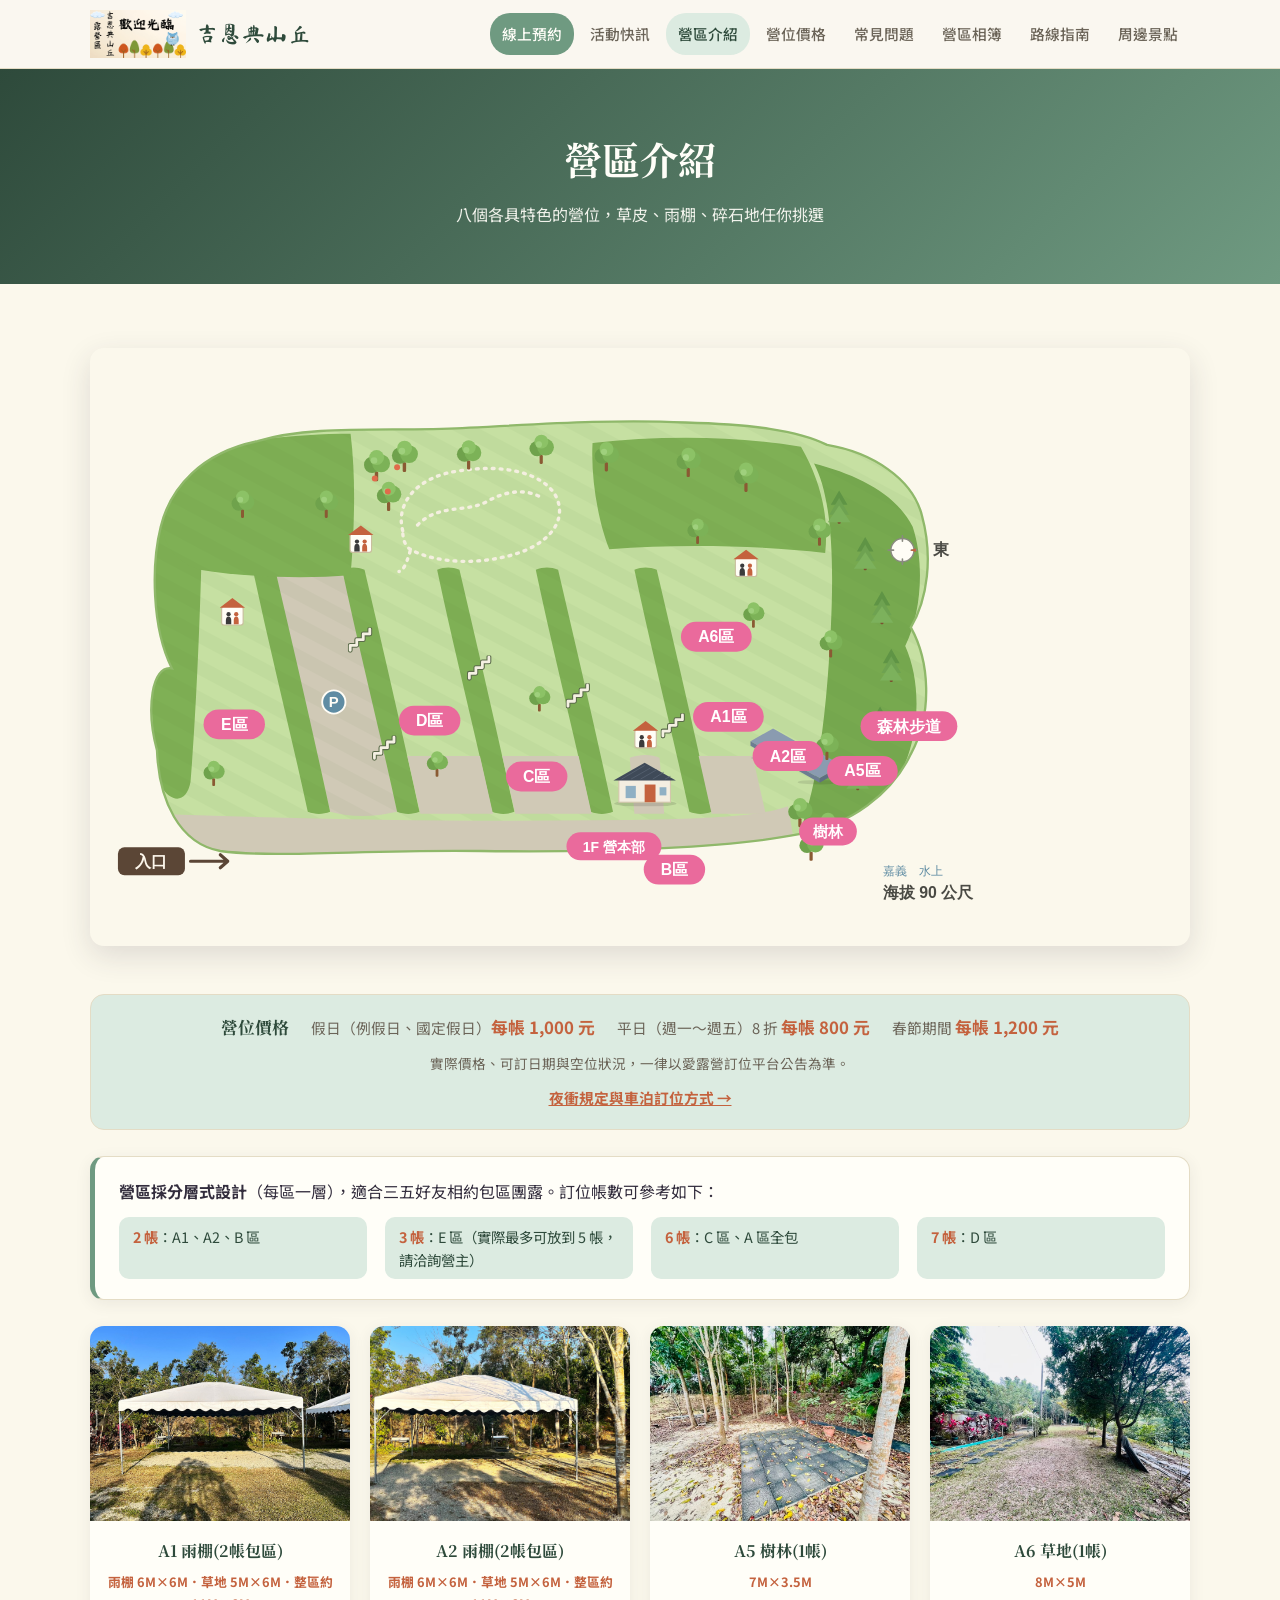
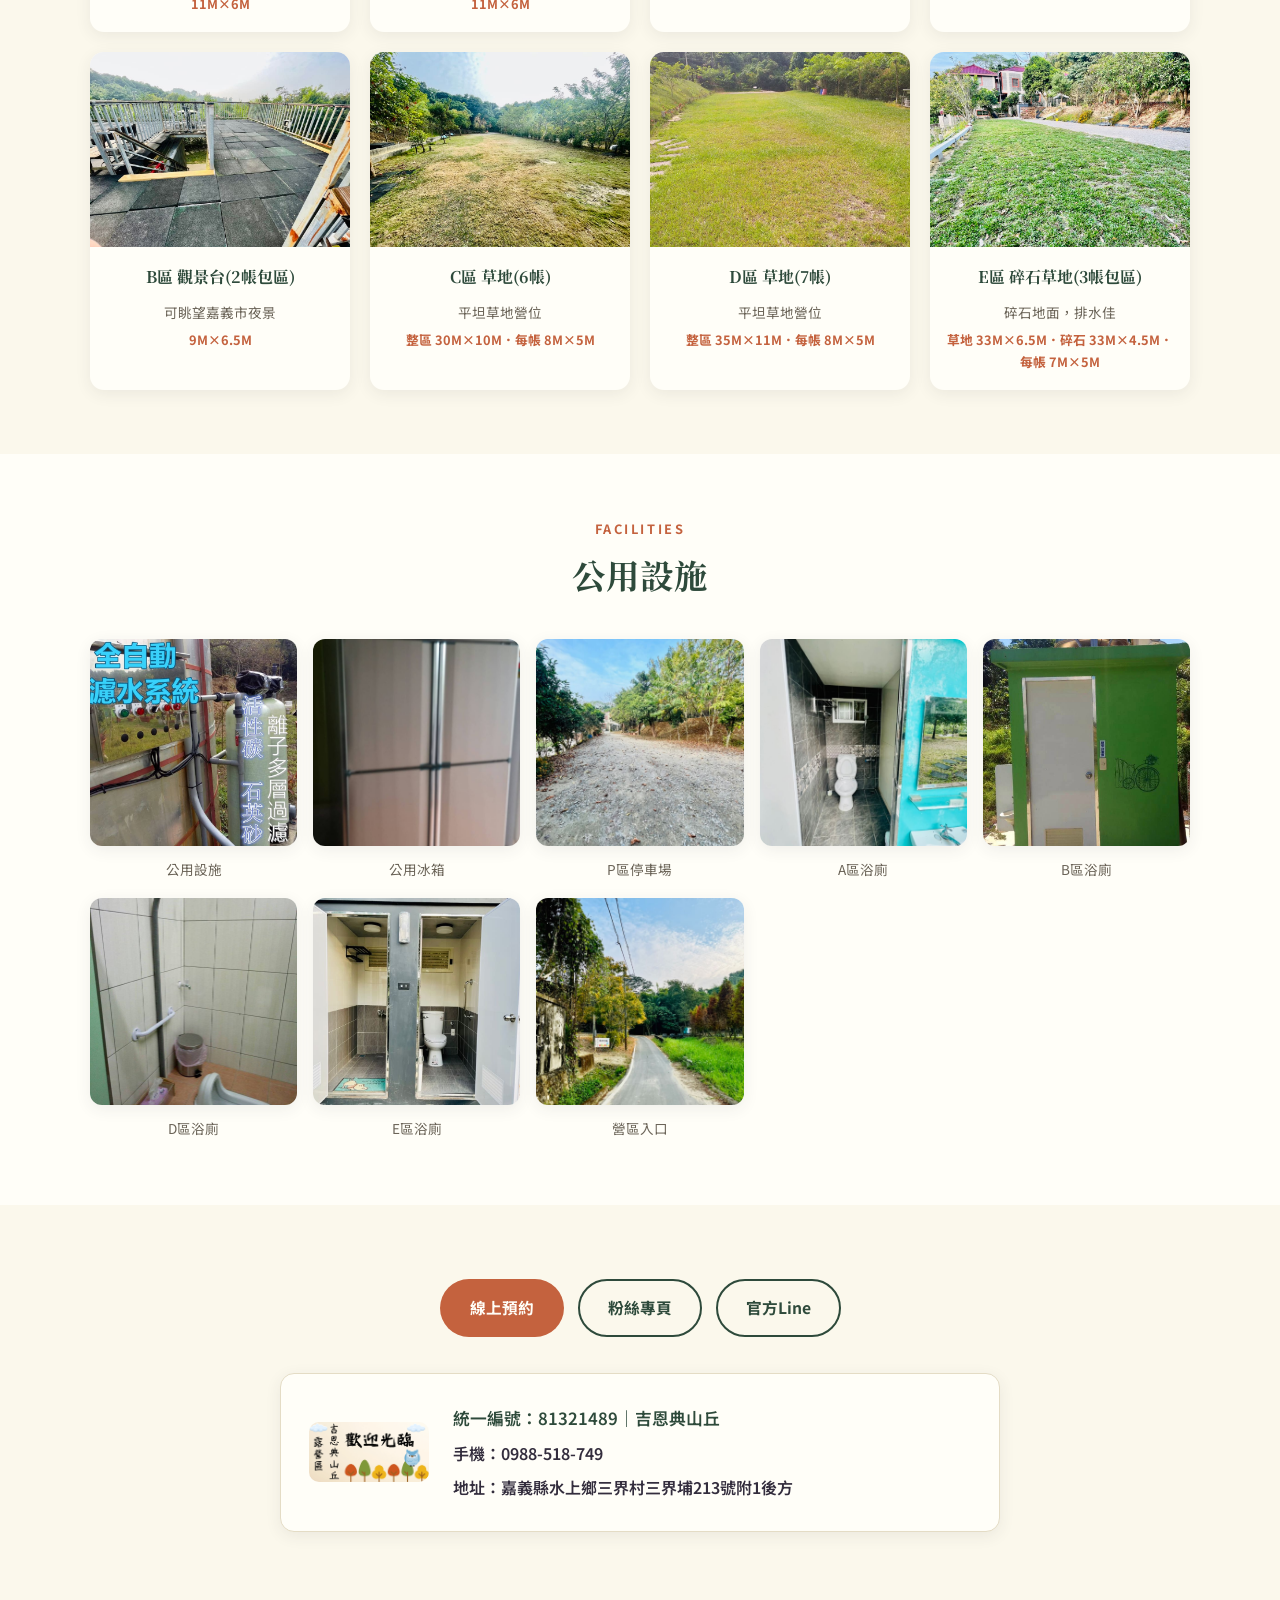
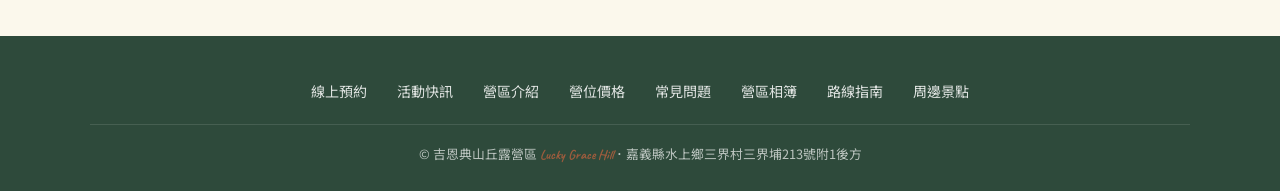
==== commit a1646525: "feat: 新增營位價格與常見問題兩頁，並做「嘉義露營」關鍵字改造 - 新增 pricing.html：營位收費（平日 800／假日 1000／春節 1200／夜衝 500）、   收費項目與標準、當" ====
--- a/camp-intro.html
+++ b/camp-intro.html
@@ -35,6 +35,8 @@
       <li><a class="nav-cta" href="https://m.icamping.app/store/jed746" target="_blank" rel="noopener">線上預約</a></li>
       <li><a href="events.html">活動快訊</a></li>
       <li><a href="camp-intro.html" class="active">營區介紹</a></li>
+      <li><a href="pricing.html">營位價格</a></li>
+      <li><a href="faq.html">常見問題</a></li>
       <li><a href="gallery.html">營區相簿</a></li>
       <li><a href="directions.html">路線指南</a></li>
       <li><a href="nearby.html">周邊景點</a></li>
@@ -44,45 +46,66 @@
 
 <div class="page-hero">
   <h1>營區介紹</h1>
-  <p>八個各具特色的營位，草地、樹林、觀景台任你挑選</p>
+  <p>八個各具特色的營位，草皮、雨棚、碎石地任你挑選</p>
 </div>
 
 <section>
   <div class="container">
     <img class="layout-map" src="assets/images/map/layout.svg" alt="吉恩典山丘營區配置圖">
 
+    <div class="price-banner">
+      <div class="price-banner-row">
+        <strong>營位價格</strong>
+        <span>假日（例假日、國定假日）<b>每帳 1,000 元</b></span>
+        <span>平日（週一～週五）8 折 <b>每帳 800 元</b></span>
+        <span>春節期間 <b>每帳 1,200 元</b></span>
+      </div>
+      <p class="price-banner-note">實際價格、可訂日期與空位狀況，一律以愛露營訂位平台公告為準。</p>
+      <a href="pricing.html">夜衝規定與車泊訂位方式 →</a>
+    </div>
+
+    <div class="zone-note">
+      <p><strong>營區採分層式設計</strong>（每區一層），適合三五好友相約包區團露。訂位帳數可參考如下：</p>
+      <ul>
+        <li><strong>2 帳</strong>：A1、A2、B 區</li>
+        <li><strong>3 帳</strong>：E 區（實際最多可放到 5 帳，請洽詢營主）</li>
+        <li><strong>6 帳</strong>：C 區、A 區全包</li>
+        <li><strong>7 帳</strong>：D 區</li>
+      </ul>
+    </div>
+
     <div class="zone-grid">
       <div class="zone-card">
-        <img src="assets/images/zones/a1.jpg" alt="A1雨棚(2帳)">
-        <div class="zone-card-body"><h4>A1 雨棚(2帳)</h4><span class="zone-dim">雨棚 6M×6M．草地 5M×6M．整區約 11M×6M</span></div>
+        <img src="assets/images/zones/a1.jpg" alt="A1雨棚(2帳包區)">
+        <div class="zone-card-body"><h4>A1 雨棚(2帳包區)</h4><span class="zone-dim">雨棚 6M×6M．草地 5M×6M．整區約 11M×6M</span></div>
       </div>
       <div class="zone-card">
-        <img src="assets/images/zones/a2.jpg" alt="A2雨棚(2帳)">
-        <div class="zone-card-body"><h4>A2 雨棚(2帳)</h4><span class="zone-dim">雨棚 6M×6M．草地 5M×6M．整區約 11M×6M</span></div>
+        <img src="assets/images/zones/a2.jpg" alt="A2雨棚(2帳包區)">
+        <div class="zone-card-body"><h4>A2 雨棚(2帳包區)</h4><span class="zone-dim">雨棚 6M×6M．草地 5M×6M．整區約 11M×6M</span></div>
       </div>
       <div class="zone-card">
-        <img src="assets/images/zones/a5.jpg" alt="A5樹林">
-        <div class="zone-card-body"><h4>A5 樹林</h4><span class="zone-dim">7M×3.5M</span></div>
+        <img src="assets/images/zones/a5.jpg" alt="A5樹林(1帳)">
+        <div class="zone-card-body"><h4>A5 樹林(1帳)</h4><span class="zone-dim">7M×3.5M</span></div>
       </div>
       <div class="zone-card">
-        <img src="assets/images/zones/a6.jpg" alt="A6草地">
-        <div class="zone-card-body"><h4>A6 草地</h4><span class="zone-dim">8M×5M</span></div>
+        <img src="assets/images/zones/a6.jpg" alt="A6草地(1帳)">
+        <div class="zone-card-body"><h4>A6 草地(1帳)</h4><span class="zone-dim">8M×5M</span></div>
       </div>
       <div class="zone-card">
-        <img src="assets/images/zones/b.jpg" alt="B區觀景台(2帳)">
-        <div class="zone-card-body"><h4>B區 觀景台(2帳)</h4><span>可眺望嘉義市夜景</span><span class="zone-dim">9M×6.5M</span></div>
+        <img src="assets/images/zones/b.jpg" alt="B區觀景台(2帳包區)">
+        <div class="zone-card-body"><h4>B區 觀景台(2帳包區)</h4><span>可眺望嘉義市夜景</span><span class="zone-dim">9M×6.5M</span></div>
       </div>
       <div class="zone-card">
-        <img src="assets/images/zones/c.jpg" alt="C區草地">
-        <div class="zone-card-body"><h4>C區 草地</h4><span>平坦草地營位</span><span class="zone-dim">整區 30M×10M．每帳 8M×5M</span></div>
+        <img src="assets/images/zones/c.jpg" alt="C區草地(6帳)">
+        <div class="zone-card-body"><h4>C區 草地(6帳)</h4><span>平坦草地營位</span><span class="zone-dim">整區 30M×10M．每帳 8M×5M</span></div>
       </div>
       <div class="zone-card">
-        <img src="assets/images/zones/d.jpg" alt="D區草地">
-        <div class="zone-card-body"><h4>D區 草地</h4><span>平坦草地營位</span><span class="zone-dim">整區 35M×11M．每帳 8M×5M</span></div>
+        <img src="assets/images/zones/d.jpg" alt="D區草地(7帳)">
+        <div class="zone-card-body"><h4>D區 草地(7帳)</h4><span>平坦草地營位</span><span class="zone-dim">整區 35M×11M．每帳 8M×5M</span></div>
       </div>
       <div class="zone-card">
-        <img src="assets/images/zones/e.jpg" alt="E區碎石草地">
-        <div class="zone-card-body"><h4>E區 碎石草地</h4><span>碎石地面，排水佳</span><span class="zone-dim">草地 33M×6.5M．碎石 33M×4.5M．每帳 7M×5M</span></div>
+        <img src="assets/images/zones/e.jpg" alt="E區碎石草地(3帳包區)">
+        <div class="zone-card-body"><h4>E區 碎石草地(3帳包區)</h4><span>碎石地面，排水佳</span><span class="zone-dim">草地 33M×6.5M．碎石 33M×4.5M．每帳 7M×5M</span></div>
       </div>
     </div>
   </div>
@@ -132,6 +155,8 @@
       <li><a href="https://m.icamping.app/store/jed746" target="_blank" rel="noopener">線上預約</a></li>
       <li><a href="events.html">活動快訊</a></li>
       <li><a href="camp-intro.html">營區介紹</a></li>
+      <li><a href="pricing.html">營位價格</a></li>
+      <li><a href="faq.html">常見問題</a></li>
       <li><a href="gallery.html">營區相簿</a></li>
       <li><a href="directions.html">路線指南</a></li>
       <li><a href="nearby.html">周邊景點</a></li>
--- a/css/style.css
+++ b/css/style.css
@@ -856,6 +856,15 @@
 
 .event-card.no-media { grid-template-columns: 1fr; }
 
+.event-card.media-top { grid-template-columns: 1fr; }
+
+.event-card.media-top .event-media img {
+  height: auto;
+  min-height: 0;
+  max-height: 580px;
+  object-fit: contain;
+}
+
 .event-media { background: var(--green-light); }
 
 .event-media img {
@@ -907,6 +916,31 @@
   color: var(--ink-soft);
 }
 
+.event-body p strong { color: var(--green-dark); }
+
+.event-info {
+  margin: 0 0 14px;
+  padding: 9px 14px;
+  border-radius: 10px;
+  background: var(--green-light);
+  color: var(--green-dark);
+  font-size: 0.88rem;
+  font-weight: 500;
+  line-height: 1.6;
+}
+
+.event-highlights {
+  margin: 0 0 16px;
+  padding: 0;
+  list-style: none;
+  color: var(--ink-soft);
+}
+
+.event-highlights li {
+  margin-bottom: 5px;
+  line-height: 1.65;
+}
+
 .event-actions {
   display: flex;
   flex-wrap: wrap;
@@ -963,3 +997,302 @@
   .event-media img { min-height: 200px; max-height: 260px; }
   .event-body { padding: 20px; }
 }
+
+/* ===== 營位價格頁 ===== */
+
+.price-grid {
+  display: grid;
+  grid-template-columns: repeat(4, 1fr);
+  gap: 18px;
+  margin-bottom: 28px;
+}
+
+.price-card {
+  background: var(--white);
+  border-radius: var(--radius);
+  box-shadow: var(--shadow);
+  border-top: 4px solid var(--green);
+  padding: 26px 18px;
+  text-align: center;
+  transition: transform 0.15s;
+}
+
+.price-card:hover { transform: translateY(-4px); }
+
+.price-card.is-feature { border-top-color: var(--tan-dark); }
+
+.price-card h3 {
+  margin: 0 0 4px;
+  font-size: 1.15rem;
+  color: var(--green-dark);
+}
+
+.price-when {
+  display: block;
+  margin-bottom: 14px;
+  font-size: 0.82rem;
+  color: var(--ink-soft);
+  line-height: 1.5;
+}
+
+.price-amount {
+  display: block;
+  font-family: "Noto Serif TC", serif;
+  font-size: 2rem;
+  font-weight: 900;
+  color: var(--tan-dark);
+  line-height: 1.2;
+}
+
+.price-unit {
+  display: block;
+  margin-top: 2px;
+  font-size: 0.8rem;
+  color: var(--ink-soft);
+}
+
+.price-note {
+  margin: 0 0 14px;
+  padding: 12px 16px;
+  border-radius: 10px;
+  background: var(--green-light);
+  color: var(--green-dark);
+  font-size: 0.9rem;
+  line-height: 1.7;
+}
+
+.price-banner {
+  display: flex;
+  flex-direction: column;
+  align-items: center;
+  gap: 10px;
+  margin-bottom: 26px;
+  padding: 18px 22px;
+  border-radius: var(--radius);
+  background: var(--green-light);
+  border: 1px solid var(--border);
+  text-align: center;
+}
+
+.price-banner-row {
+  display: flex;
+  flex-wrap: wrap;
+  align-items: baseline;
+  justify-content: center;
+  gap: 6px 22px;
+}
+
+.price-banner-note {
+  margin: 0;
+  max-width: 720px;
+  font-size: 0.85rem;
+  line-height: 1.7;
+  color: var(--ink-soft);
+}
+
+.price-banner strong {
+  font-family: "Noto Serif TC", serif;
+  font-size: 1.05rem;
+  color: var(--green-dark);
+}
+
+.price-banner span { color: var(--ink-soft); font-size: 0.92rem; }
+
+.price-banner b { color: var(--tan-dark); font-size: 1.05rem; }
+
+.price-banner a {
+  color: var(--tan-dark);
+  font-weight: 700;
+  text-decoration: underline;
+  font-size: 0.92rem;
+}
+
+.notice-box {
+  background: var(--white);
+  border: 1px solid var(--border);
+  border-left: 5px solid var(--tan-dark);
+  border-radius: var(--radius);
+  padding: 24px 26px;
+  box-shadow: var(--shadow);
+}
+
+.notice-box h3 {
+  margin: 0 0 12px;
+  font-size: 1.2rem;
+  color: var(--green-dark);
+}
+
+.notice-box ul { margin: 0; padding-left: 20px; }
+
+.notice-box li { margin-bottom: 8px; color: var(--ink-soft); }
+
+.notice-box li strong { color: var(--tan-dark); }
+
+.faq-list { max-width: 820px; margin: 0 auto; }
+
+.faq-item {
+  background: var(--white);
+  border-radius: var(--radius);
+  box-shadow: var(--shadow);
+  padding: 20px 24px;
+  margin-bottom: 14px;
+}
+
+.faq-item h3 {
+  margin: 0 0 8px;
+  font-size: 1.05rem;
+  color: var(--green-dark);
+}
+
+.faq-item p { margin: 0; color: var(--ink-soft); }
+
+@media (max-width: 900px) { .price-grid { grid-template-columns: repeat(2, 1fr); } }
+@media (max-width: 520px) { .price-grid { grid-template-columns: 1fr; } }
+
+/* ===== 車泊收費表 ===== */
+
+.rate-table-wrap {
+  overflow-x: auto;
+  margin: 0 0 16px;
+  border-radius: var(--radius);
+  box-shadow: var(--shadow);
+  background: var(--white);
+}
+
+.rate-table {
+  width: 100%;
+  min-width: 560px;
+  border-collapse: collapse;
+  font-size: 0.92rem;
+}
+
+.rate-table caption {
+  padding: 14px 18px 0;
+  text-align: left;
+  font-size: 0.85rem;
+  color: var(--ink-soft);
+  line-height: 1.6;
+}
+
+.rate-table th,
+.rate-table td {
+  padding: 10px 14px;
+  border-bottom: 1px solid var(--border);
+  text-align: center;
+}
+
+.rate-table thead th {
+  background: var(--green-dark);
+  color: var(--white);
+  font-family: "Noto Serif TC", serif;
+  font-size: 0.86rem;
+  line-height: 1.5;
+  border-bottom: none;
+}
+
+.rate-table tbody th {
+  background: var(--green-light);
+  color: var(--green-dark);
+  font-weight: 700;
+  white-space: nowrap;
+}
+
+.rate-table tbody tr:last-child th,
+.rate-table tbody tr:last-child td { border-bottom: none; }
+
+.rate-table td { color: var(--ink); font-weight: 500; }
+
+.table-hint {
+  margin: 0 0 14px;
+  font-size: 0.82rem;
+  color: var(--ink-soft);
+}
+
+/* ===== 營區分層與包區說明 ===== */
+
+.zone-note {
+  background: var(--white);
+  border: 1px solid var(--border);
+  border-left: 5px solid var(--green);
+  border-radius: var(--radius);
+  padding: 20px 24px;
+  margin-bottom: 26px;
+  box-shadow: var(--shadow);
+}
+
+.zone-note > p {
+  margin: 0 0 12px;
+  color: var(--ink);
+}
+
+.zone-note ul {
+  display: grid;
+  grid-template-columns: repeat(4, 1fr);
+  gap: 10px 18px;
+  margin: 0;
+  padding: 0;
+  list-style: none;
+}
+
+.zone-note li {
+  padding: 8px 14px;
+  border-radius: 10px;
+  background: var(--green-light);
+  color: var(--green-dark);
+  font-size: 0.9rem;
+  line-height: 1.6;
+}
+
+.zone-note li strong { color: var(--tan-dark); }
+
+@media (max-width: 900px) { .zone-note ul { grid-template-columns: repeat(2, 1fr); } }
+@media (max-width: 520px) { .zone-note ul { grid-template-columns: 1fr; } }
+
+/* ===== 營區規範 ===== */
+
+.rules-card {
+  max-width: 900px;
+  margin: 0 auto;
+  background: var(--white);
+  border-radius: var(--radius);
+  box-shadow: var(--shadow);
+  padding: 30px 34px;
+}
+
+.rules-list {
+  margin: 0;
+  padding: 0;
+  list-style: none;
+}
+
+.rules-list li {
+  position: relative;
+  padding-left: 28px;
+  margin-bottom: 13px;
+  color: var(--ink-soft);
+  line-height: 1.85;
+}
+
+.rules-list li:last-child { margin-bottom: 0; }
+
+.rules-list li::before {
+  content: "\2605";
+  position: absolute;
+  left: 0;
+  top: 0;
+  color: var(--tan-dark);
+  font-size: 0.85em;
+}
+
+.rules-list li strong { color: var(--ink); }
+
+@media (max-width: 600px) { .rules-card { padding: 24px 20px; } }
+
+.table-hint a,
+.faq-item a,
+.price-note a {
+  color: var(--tan-dark);
+  font-weight: 700;
+  text-decoration: underline;
+  word-break: break-all;
+}
